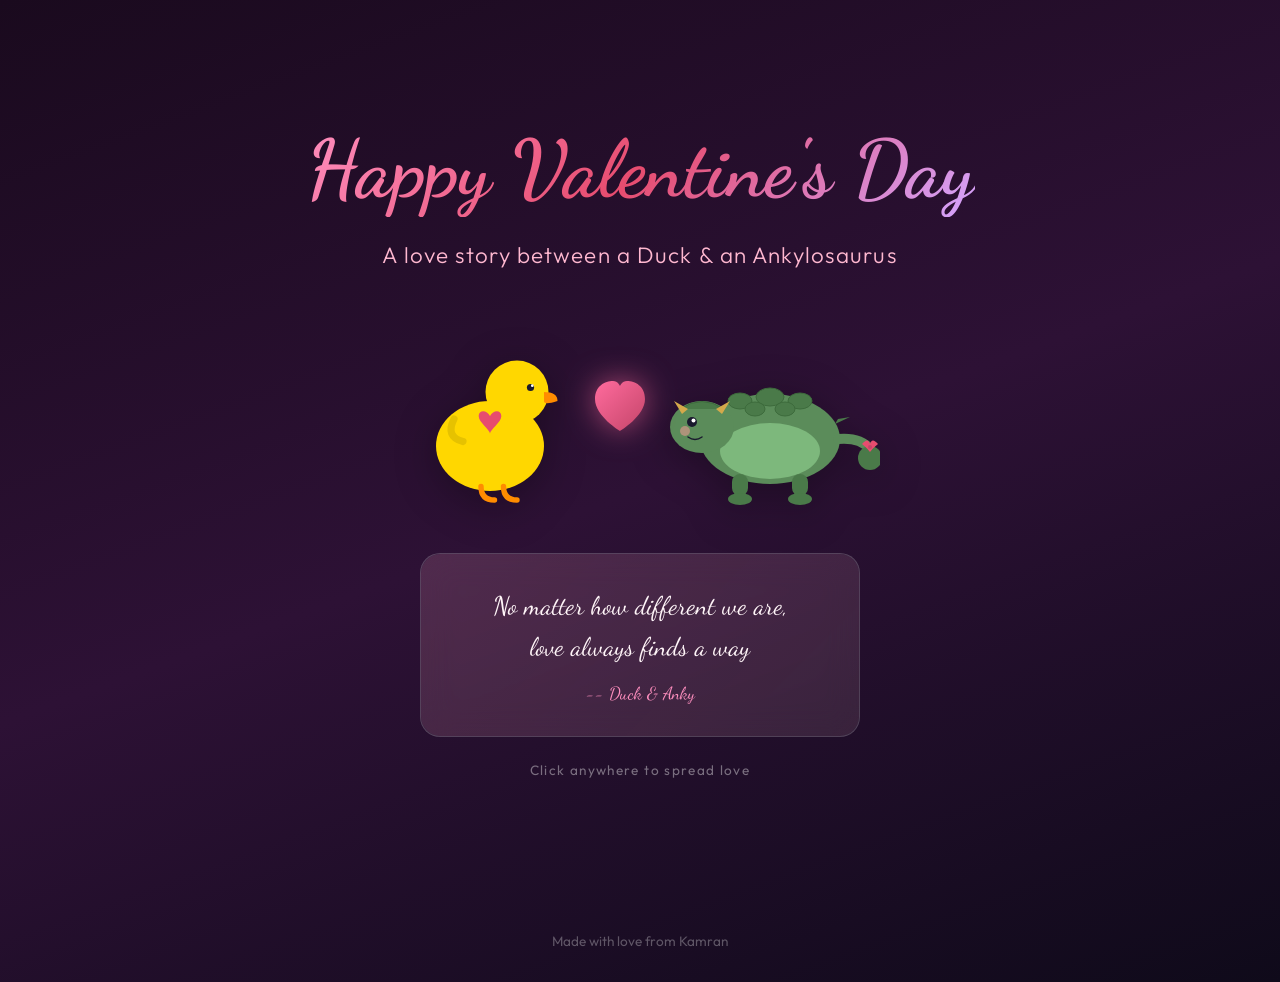
==== index.html @ dcb3beb3 "Add files via upload" ====
﻿<!DOCTYPE html>
<html lang="en">
<head>
  <meta charset="UTF-8" />
  <meta name="viewport" content="width=device-width, initial-scale=1.0" />
  <title>Happy Valentine's Day - Duck and Ankylosaurus</title>
  <meta name="description" content="A cute Valentine's Day page featuring an adorable duck and ankylosaurus, with floating hearts and love." />
  <meta property="og:title" content="Happy Valentine's Day - Duck and Ankylosaurus" />
  <meta property="og:description" content="An adorable duck and ankylosaurus Valentine's celebration with floating hearts." />
  <link rel="preconnect" href="https://fonts.googleapis.com" />
  <link rel="preconnect" href="https://fonts.gstatic.com" crossorigin />
  <link href="https://fonts.googleapis.com/css2?family=Dancing+Script:wght@400;700&family=Outfit:wght@300;400;600;700&display=swap" rel="stylesheet" />
  <link rel="stylesheet" href="style.css" />
</head>
<body>
  <div id="hearts-container" aria-hidden="true"></div>
  <div id="sparkles" aria-hidden="true"></div>

  <main>
    <section id="hero">
      <h1 class="title">Happy Valentine's Day</h1>
      <p class="subtitle">A love story between a Duck &amp; an Ankylosaurus</p>

      <div class="characters">
        <div class="character duck" id="duck-character">
          <svg viewBox="0 0 200 220" xmlns="http://www.w3.org/2000/svg">
            <ellipse cx="100" cy="150" rx="60" ry="50" fill="#FFD700"/>
            <circle cx="130" cy="90" r="35" fill="#FFD700"/>
            <path d="M70 145 Q50 140 60 120" stroke="#E6C200" stroke-width="8" fill="none" stroke-linecap="round"/>
            <circle cx="145" cy="85" r="4" fill="#1a1a2e"/>
            <circle cx="147" cy="83" r="1.5" fill="white"/>
            <path d="M160 90 Q175 90 175 100 Q160 105 160 100" fill="#FF8C00"/>
            <path d="M90 195 Q90 210 105 210" stroke="#FF8C00" stroke-width="6" fill="none" stroke-linecap="round"/>
            <path d="M115 195 Q115 210 130 210" stroke="#FF8C00" stroke-width="6" fill="none" stroke-linecap="round"/>
            <g transform="translate(100, 125) scale(0.7)" class="held-heart">
              <path d="M0-12 C-5-22 -18-22 -18-12 C-18-2 0 10 0 16 C0 10 18-2 18-12 C18-22 5-22 0-12Z" fill="#e74c6f"/>
            </g>
          </svg>
        </div>

        <div class="love-pulse" id="love-pulse">
          <svg viewBox="0 0 60 55" xmlns="http://www.w3.org/2000/svg">
            <defs>
              <linearGradient id="heartGrad" x1="0" y1="0" x2="1" y2="1">
                <stop offset="0%" stop-color="#ff6b9d"/>
                <stop offset="100%" stop-color="#c44569"/>
              </linearGradient>
            </defs>
            <path d="M30 50 C30 50 55 35 55 18 C55 5 45 0 37 0 C32 0 30 5 30 5 C30 5 28 0 23 0 C15 0 5 5 5 18 C5 35 30 50 30 50Z" fill="url(#heartGrad)"/>
          </svg>
        </div>

        <div class="character ankylosaurus" id="ankylosaurus-character">
          <svg viewBox="0 0 220 200" xmlns="http://www.w3.org/2000/svg">
            <ellipse cx="110" cy="130" rx="70" ry="45" fill="#5B8C5A"/>
            <ellipse cx="80" cy="92" rx="12" ry="8" fill="#4A7A49" stroke="#3D6B3C" stroke-width="1"/>
            <ellipse cx="110" cy="88" rx="14" ry="9" fill="#4A7A49" stroke="#3D6B3C" stroke-width="1"/>
            <ellipse cx="140" cy="92" rx="12" ry="8" fill="#4A7A49" stroke="#3D6B3C" stroke-width="1"/>
            <ellipse cx="95" cy="100" rx="10" ry="7" fill="#4A7A49" stroke="#3D6B3C" stroke-width="1"/>
            <ellipse cx="125" cy="100" rx="10" ry="7" fill="#4A7A49" stroke="#3D6B3C" stroke-width="1"/>
            <polygon points="42,115 30,108 45,110" fill="#4A7A49"/>
            <polygon points="45,130 28,128 42,125" fill="#4A7A49"/>
            <polygon points="175,115 190,108 178,110" fill="#4A7A49"/>
            <polygon points="178,130 195,128 180,125" fill="#4A7A49"/>
            <ellipse cx="110" cy="142" rx="50" ry="28" fill="#7DB87C"/>
            <ellipse cx="42" cy="118" rx="32" ry="26" fill="#5B8C5A"/>
            <path d="M20 100 Q42 85 64 100" fill="#4A7A49" stroke="#3D6B3C" stroke-width="1"/>
            <polygon points="22,105 14,92 28,100" fill="#D4A94B"/>
            <polygon points="62,105 70,92 56,100" fill="#D4A94B"/>
            <circle cx="32" cy="113" r="5" fill="#1a1a2e"/>
            <circle cx="33.5" cy="111.5" r="2" fill="white"/>
            <circle cx="25" cy="122" r="5" fill="#ff9999" opacity="0.5"/>
            <path d="M28 128 Q35 133 42 128" stroke="#1a1a2e" stroke-width="1.5" fill="none" stroke-linecap="round"/>
            <rect x="72" y="165" width="16" height="22" rx="8" fill="#4A7A49"/>
            <rect x="132" y="165" width="16" height="22" rx="8" fill="#4A7A49"/>
            <ellipse cx="80" cy="190" rx="12" ry="6" fill="#4A7A49"/>
            <ellipse cx="140" cy="190" rx="12" ry="6" fill="#4A7A49"/>
            <path d="M178 130 Q200 128 210 140 Q215 148 208 150" stroke="#5B8C5A" stroke-width="10" fill="none" stroke-linecap="round"/>
            <circle cx="210" cy="149" r="12" fill="#4A7A49"/>
            <g transform="translate(210, 140)" class="tail-bow">
              <path d="M-8,-5 Q-2,-12 0,-5 Q2,-12 8,-5 Q2,0 0,3 Q-2,0 -8,-5Z" fill="#e74c6f"/>
              <circle cx="0" cy="-2" r="2" fill="#c44569"/>
            </g>
          </svg>
        </div>
      </div>

      <div class="love-card" id="love-card">
        <p class="love-text">
          No matter how different we are,<br/>
          love always finds a way
        </p>
        <p class="love-signature">-- Duck &amp; Anky</p>
      </div>

      <p class="hint">Click anywhere to spread love</p>
    </section>
  </main>

  <footer>
    <p>Made with love from Kamran</p>
  </footer>

<div id="secret-heart" style="display:none; position:fixed; top:40%; left:50%; transform:translate(-50%, -50%); z-index:200; font-family:'Dancing Script', cursive; font-size:2rem; color:#ff69b4; text-align:center;">
  💖 Surprise! Love is in the air! 💖
</div>

  <script src="script.js"></script>
</body>
</html>
---- style.css ----
﻿/* ============================================
   Valentine's Day — Duck & Ankylosaurus
   ============================================ */

*,
*::before,
*::after {
  margin: 0;
  padding: 0;
  box-sizing: border-box;
}

:root {
  --pink-light: #ffe6f0;
  --pink: #ff8fbf;
  --pink-deep: #e74c6f;
  --rose: #c44569;
  --red: #e63946;
  --purple-soft: #d4a5ff;
  --bg-gradient-start: #1a0a1e;
  --bg-gradient-mid: #2d1135;
  --bg-gradient-end: #0f0a1a;
  --card-bg: rgba(255, 255, 255, 0.08);
  --card-border: rgba(255, 255, 255, 0.15);
  --text-primary: #fff5f8;
  --text-secondary: #ffb8d0;
  --font-display: 'Dancing Script', cursive;
  --font-body: 'Outfit', sans-serif;
}

html {
  scroll-behavior: smooth;
}

body {
  font-family: var(--font-body);
  background: linear-gradient(160deg, var(--bg-gradient-start), var(--bg-gradient-mid), var(--bg-gradient-end));
  color: var(--text-primary);
  min-height: 100vh;
  overflow-x: hidden;
  position: relative;
}

/* ---- Floating Hearts Container ---- */
#hearts-container {
  position: fixed;
  inset: 0;
  pointer-events: none;
  z-index: 0;
  overflow: hidden;
}

.floating-heart {
  position: absolute;
  bottom: -60px;
  opacity: 0;
  animation: floatUp var(--duration) var(--delay) ease-in forwards;
  pointer-events: none;
  filter: blur(0.5px);
}

@keyframes floatUp {
  0% {
    opacity: 0;
    transform: translateY(0) translateX(0) rotate(0deg) scale(var(--scale));
  }
  10% {
    opacity: var(--max-opacity);
  }
  50% {
    opacity: var(--max-opacity);
  }
  100% {
    opacity: 0;
    transform: translateY(calc(-100vh - 100px)) translateX(var(--sway)) rotate(var(--rotation)) scale(var(--scale));
  }
}

/* Click burst hearts */
.burst-heart {
  position: fixed;
  pointer-events: none;
  z-index: 100;
  animation: burstOut var(--burst-duration) ease-out forwards;
}

@keyframes burstOut {
  0% {
    opacity: 1;
    transform: translate(0, 0) scale(1) rotate(0deg);
  }
  100% {
    opacity: 0;
    transform: translate(var(--burst-x), var(--burst-y)) scale(0.3) rotate(var(--burst-rot));
  }
}

/* ---- Sparkles ---- */
#sparkles {
  position: fixed;
  inset: 0;
  pointer-events: none;
  z-index: 0;
}

.sparkle {
  position: absolute;
  width: 4px;
  height: 4px;
  background: white;
  border-radius: 50%;
  animation: sparkleAnim var(--sparkle-dur) var(--sparkle-delay) ease-in-out infinite;
  opacity: 0;
}

@keyframes sparkleAnim {
  0%, 100% { opacity: 0; transform: scale(0); }
  50% { opacity: 0.8; transform: scale(1); }
}

/* ---- Main ---- */
main {
  position: relative;
  z-index: 1;
}

#hero {
  display: flex;
  flex-direction: column;
  align-items: center;
  justify-content: center;
  min-height: 100vh;
  padding: 2rem 1rem;
  text-align: center;
  gap: 1.5rem;
}

/* ---- Title ---- */
.title {
  font-family: var(--font-display);
  font-size: clamp(2.5rem, 7vw, 5rem);
  font-weight: 700;
  background: linear-gradient(135deg, var(--pink), var(--pink-deep), var(--purple-soft));
  background-clip: text;
  -webkit-background-clip: text;
  -webkit-text-fill-color: transparent;
  text-shadow: none;
  animation: titleGlow 3s ease-in-out infinite alternate;
  line-height: 1.2;
}

@keyframes titleGlow {
  0% { filter: drop-shadow(0 0 8px rgba(231, 76, 111, 0.4)); }
  100% { filter: drop-shadow(0 0 20px rgba(231, 76, 111, 0.7)); }
}

.subtitle {
  font-family: var(--font-body);
  font-size: clamp(1rem, 2.5vw, 1.4rem);
  font-weight: 300;
  color: var(--text-secondary);
  letter-spacing: 0.05em;
  opacity: 0;
  animation: fadeInUp 1s 0.5s ease-out forwards;
}

@keyframes fadeInUp {
  from { opacity: 0; transform: translateY(20px); }
  to { opacity: 1; transform: translateY(0); }
}

/* ---- Characters ---- */
.characters {
  display: flex;
  align-items: flex-end;
  justify-content: center;
  gap: 20px;
  margin: 1rem 0;
  opacity: 0;
  animation: fadeInUp 1s 0.8s ease-out forwards;
}

.character {
  transition: transform 0.3s ease;
}

.character:hover {
  transform: scale(1.08);
}

.character.duck svg {
  width: clamp(120px, 20vw, 180px);
  height: auto;
  filter: drop-shadow(0 8px 20px rgba(0,0,0,0.3));
}

.character.ankylosaurus svg {
  width: clamp(140px, 25vw, 220px);
  height: auto;
  filter: drop-shadow(0 8px 20px rgba(0,0,0,0.3));
}

.character.duck {
  animation: gentleBob 3s ease-in-out infinite;
  }

.character.ankylosaurus {
  animation: gentleBob 3s 0.5s ease-in-out infinite;
}

@keyframes gentleBob {
  0%, 100% { transform: translateY(0); }
  50% { transform: translateY(-8px); }
}

/* ---- Love Pulse Heart ---- */
.love-pulse {
  width: clamp(40px, 6vw, 60px);
  margin: 0 -10px;
  align-self: center;
  animation: heartbeat 1.2s ease-in-out infinite;
  filter: drop-shadow(0 0 15px rgba(255, 107, 157, 0.6));
  z-index: 2;
}

@keyframes heartbeat {
  0%, 100% { transform: scale(1); }
  15% { transform: scale(1.25); }
  30% { transform: scale(1); }
  45% { transform: scale(1.15); }
  60% { transform: scale(1); }
}

/* Held heart glow */
.held-heart {
  animation: heldHeartGlow 2s ease-in-out infinite alternate;
}

@keyframes heldHeartGlow {
  0% { filter: drop-shadow(0 0 3px rgba(231, 76, 111, 0.4)); }
  100% { filter: drop-shadow(0 0 10px rgba(231, 76, 111, 0.9)); }
}

/* Tail bow wiggle */
.tail-bow {
  animation: wiggleBow 2s ease-in-out infinite;
  transform-origin: center;
}

@keyframes wiggleBow {
  0%, 100% { transform: translate(210px, 140px) rotate(0deg) translate(-210px, -140px); }
  50% { transform: translate(210px, 140px) rotate(10deg) translate(-210px, -140px); }
}

/* ---- Love Card ---- */
.love-card {
  background: var(--card-bg);
  backdrop-filter: blur(16px);
  -webkit-backdrop-filter: blur(16px);
  border: 1px solid var(--card-border);
  border-radius: 20px;
  padding: 2rem 2.5rem;
  max-width: 440px;
  width: 90%;
  opacity: 0;
  animation: fadeInUp 1s 1.2s ease-out forwards;
  position: relative;
  overflow: hidden;
}

.love-card::before {
  content: '';
  position: absolute;
  inset: 0;
  background: linear-gradient(135deg, rgba(255, 107, 157, 0.1), rgba(196, 69, 105, 0.05));
  border-radius: 20px;
}

.love-text {
  font-family: var(--font-display);
  font-size: clamp(1.2rem, 3vw, 1.6rem);
  line-height: 1.6;
  color: var(--text-primary);
  position: relative;
  z-index: 1;
}

.love-signature {
  font-family: var(--font-display);
  font-size: 1.1rem;
  color: var(--pink);
  margin-top: 1rem;
  position: relative;
  z-index: 1;
}

/* ---- Hint ---- */
.hint {
  font-size: 0.85rem;
  color: rgba(255, 255, 255, 0.4);
  letter-spacing: 0.1em;
  opacity: 0;
  animation: fadeInUp 1s 1.8s ease-out forwards;
}

/* ---- Footer ---- */
footer {
  position: relative;
  z-index: 1;
  text-align: center;
  padding: 2rem;
  color: rgba(255, 255, 255, 0.3);
  font-size: 0.85rem;
}

/* ---- Responsive ---- */
@media (max-width: 600px) {
  .characters {
    flex-direction: column;
    align-items: center;
    gap: 0.5rem;
  }
  .love-pulse {
    margin: 0;
    order: -1;
  }
  .love-card {
    padding: 1.5rem;
  }
}
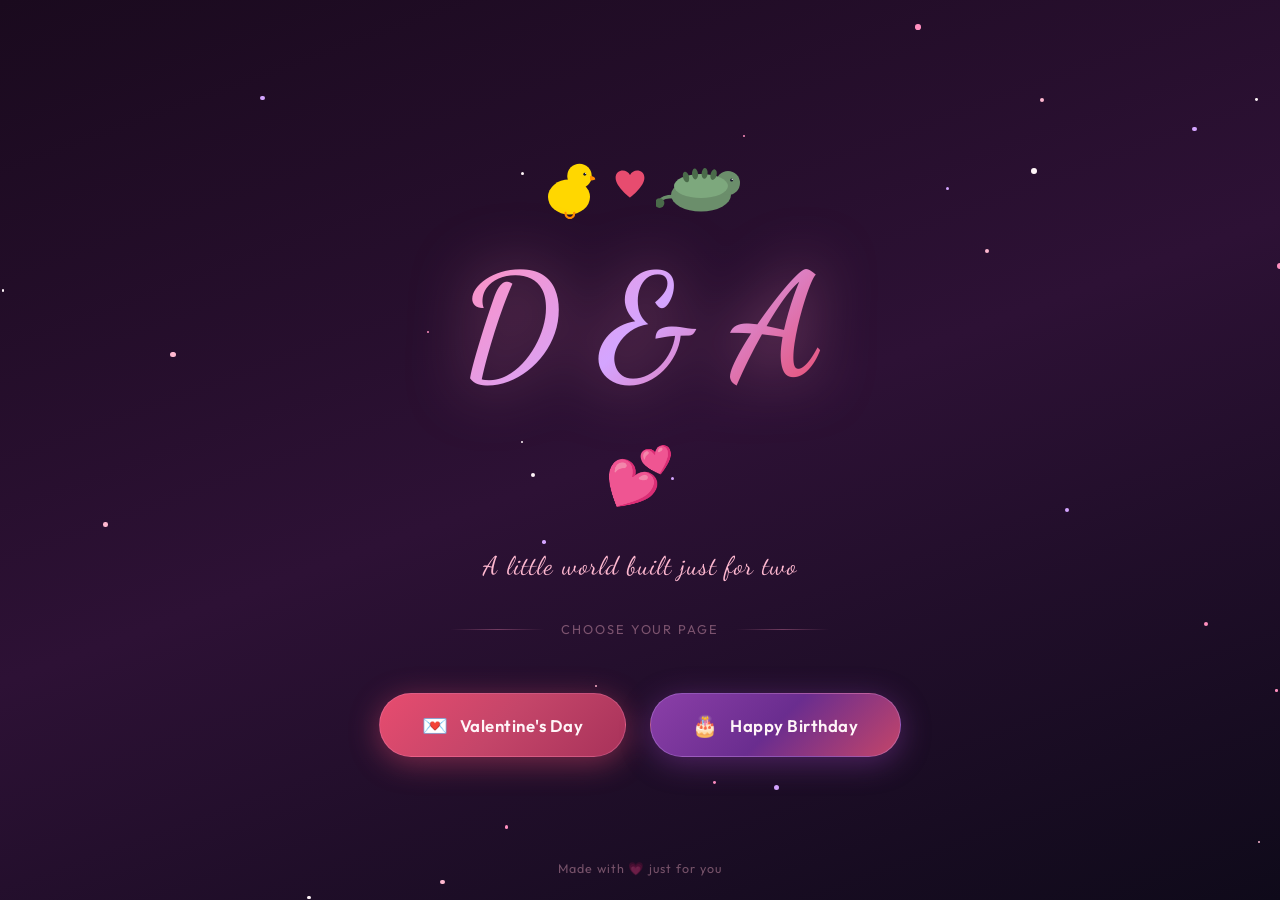
==== commit 4d69cfdd: "new files" ====
--- a/index.html
+++ b/index.html
@@ -1,110 +1,398 @@
-﻿<!DOCTYPE html>
+<!DOCTYPE html>
 <html lang="en">
 <head>
   <meta charset="UTF-8" />
   <meta name="viewport" content="width=device-width, initial-scale=1.0" />
-  <title>Happy Valentine's Day - Duck and Ankylosaurus</title>
-  <meta name="description" content="A cute Valentine's Day page featuring an adorable duck and ankylosaurus, with floating hearts and love." />
-  <meta property="og:title" content="Happy Valentine's Day - Duck and Ankylosaurus" />
-  <meta property="og:description" content="An adorable duck and ankylosaurus Valentine's celebration with floating hearts." />
+  <title>D & A — Our Little World</title>
+  <meta name="description" content="A little world built for two — Duck & Ankylosaurus." />
   <link rel="preconnect" href="https://fonts.googleapis.com" />
   <link rel="preconnect" href="https://fonts.gstatic.com" crossorigin />
   <link href="https://fonts.googleapis.com/css2?family=Dancing+Script:wght@400;700&family=Outfit:wght@300;400;600;700&display=swap" rel="stylesheet" />
-  <link rel="stylesheet" href="style.css" />
+  <style>
+    *, *::before, *::after { margin: 0; padding: 0; box-sizing: border-box; }
+
+    :root {
+      --pink-light: #ffe6f0;
+      --pink: #ff8fbf;
+      --pink-deep: #e74c6f;
+      --rose: #c44569;
+      --purple-soft: #d4a5ff;
+      --bg-start: #1a0a1e;
+      --bg-mid: #2d1135;
+      --bg-end: #0f0a1a;
+      --card-bg: rgba(255,255,255,0.07);
+      --card-border: rgba(255,255,255,0.14);
+      --text-primary: #fff5f8;
+      --text-secondary: #ffb8d0;
+      --font-display: 'Dancing Script', cursive;
+      --font-body: 'Outfit', sans-serif;
+    }
+
+    html { scroll-behavior: smooth; }
+
+    body {
+      font-family: var(--font-body);
+      background: linear-gradient(160deg, var(--bg-start), var(--bg-mid), var(--bg-end));
+      color: var(--text-primary);
+      min-height: 100vh;
+      display: flex;
+      flex-direction: column;
+      align-items: center;
+      justify-content: center;
+      overflow-x: hidden;
+      position: relative;
+    }
+
+    /* ---- Floating Hearts ---- */
+    #hearts-container {
+      position: fixed;
+      inset: 0;
+      pointer-events: none;
+      z-index: 0;
+      overflow: hidden;
+    }
+    .floating-heart {
+      position: absolute;
+      bottom: -60px;
+      opacity: 0;
+      animation: floatUp var(--duration) var(--delay) ease-in forwards;
+      pointer-events: none;
+    }
+    @keyframes floatUp {
+      0%   { opacity: 0; transform: translateY(0) translateX(0) rotate(0deg) scale(var(--scale)); }
+      10%  { opacity: var(--max-opacity); }
+      50%  { opacity: var(--max-opacity); }
+      100% { opacity: 0; transform: translateY(calc(-100vh - 100px)) translateX(var(--sway)) rotate(var(--rotation)) scale(var(--scale)); }
+    }
+
+    /* ---- Sparkle dots ---- */
+    .sparkle {
+      position: fixed;
+      border-radius: 50%;
+      pointer-events: none;
+      animation: twinkle var(--tw-dur) var(--tw-delay) ease-in-out infinite alternate;
+    }
+    @keyframes twinkle {
+      0%   { opacity: 0; transform: scale(0.5); }
+      100% { opacity: var(--tw-op); transform: scale(1.2); }
+    }
+
+    /* ---- Main Content ---- */
+    main {
+      position: relative;
+      z-index: 10;
+      display: flex;
+      flex-direction: column;
+      align-items: center;
+      gap: 2.5rem;
+      padding: 2rem;
+      text-align: center;
+    }
+
+    /* ---- Logo / Monogram ---- */
+    .monogram {
+      font-family: var(--font-display);
+      font-size: clamp(5rem, 14vw, 9rem);
+      font-weight: 700;
+      background: linear-gradient(135deg, var(--pink) 0%, var(--purple-soft) 50%, var(--pink-deep) 100%);
+      -webkit-background-clip: text;
+      -webkit-text-fill-color: transparent;
+      background-clip: text;
+      line-height: 1;
+      filter: drop-shadow(0 0 30px rgba(255,143,191,0.5));
+      animation: pulseGlow 3s ease-in-out infinite alternate;
+    }
+    @keyframes pulseGlow {
+      0%   { filter: drop-shadow(0 0 20px rgba(255,143,191,0.4)); }
+      100% { filter: drop-shadow(0 0 50px rgba(212,165,255,0.7)); }
+    }
+
+    .heart-icon {
+      font-size: clamp(2rem, 5vw, 3.5rem);
+      animation: heartbeat 1.4s ease-in-out infinite;
+    }
+    @keyframes heartbeat {
+      0%, 100% { transform: scale(1); }
+      14%       { transform: scale(1.2); }
+      28%       { transform: scale(1); }
+      42%       { transform: scale(1.15); }
+      56%       { transform: scale(1); }
+    }
+
+    .subtitle {
+      font-family: var(--font-display);
+      font-size: clamp(1.1rem, 3vw, 1.6rem);
+      color: var(--text-secondary);
+      letter-spacing: 0.04em;
+    }
+
+    /* ---- Buttons ---- */
+    .btn-group {
+      display: flex;
+      flex-wrap: wrap;
+      gap: 1.5rem;
+      justify-content: center;
+      margin-top: 1rem;
+    }
+
+    .btn {
+      position: relative;
+      display: inline-flex;
+      align-items: center;
+      gap: 0.7rem;
+      padding: 1.1rem 2.6rem;
+      border-radius: 100px;
+      font-family: var(--font-body);
+      font-size: 1.05rem;
+      font-weight: 600;
+      letter-spacing: 0.03em;
+      text-decoration: none;
+      border: 1.5px solid transparent;
+      cursor: pointer;
+      transition: transform 0.25s ease, box-shadow 0.25s ease, filter 0.25s ease;
+      overflow: hidden;
+    }
+
+    .btn::before {
+      content: '';
+      position: absolute;
+      inset: 0;
+      border-radius: inherit;
+      opacity: 0;
+      transition: opacity 0.3s ease;
+      background: rgba(255,255,255,0.12);
+    }
+    .btn:hover::before { opacity: 1; }
+
+    .btn:hover {
+      transform: translateY(-4px) scale(1.03);
+    }
+
+    .btn-valentine {
+      background: linear-gradient(135deg, #e74c6f, #c44569, #a8325a);
+      color: #fff5f8;
+      box-shadow: 0 6px 30px rgba(231,76,111,0.45), 0 0 0 0 rgba(231,76,111,0.3);
+      border-color: rgba(255,143,191,0.3);
+    }
+    .btn-valentine:hover {
+      box-shadow: 0 10px 40px rgba(231,76,111,0.6), 0 0 60px rgba(255,143,191,0.25);
+    }
+
+    .btn-birthday {
+      background: linear-gradient(135deg, #8b3fa8, #6a2d8f, #c44569);
+      color: #fff5f8;
+      box-shadow: 0 6px 30px rgba(139,63,168,0.45), 0 0 0 0 rgba(212,165,255,0.3);
+      border-color: rgba(212,165,255,0.3);
+    }
+    .btn-birthday:hover {
+      box-shadow: 0 10px 40px rgba(139,63,168,0.6), 0 0 60px rgba(212,165,255,0.25);
+    }
+
+    .btn-icon {
+      font-size: 1.3rem;
+      display: inline-block;
+      transition: transform 0.3s ease;
+    }
+    .btn:hover .btn-icon { transform: scale(1.25) rotate(-5deg); }
+
+    /* ---- Divider ---- */
+    .divider {
+      display: flex;
+      align-items: center;
+      gap: 1rem;
+      width: min(380px, 90vw);
+      color: rgba(255,184,208,0.4);
+      font-size: 0.8rem;
+      letter-spacing: 0.15em;
+      text-transform: uppercase;
+    }
+    .divider::before, .divider::after {
+      content: '';
+      flex: 1;
+      height: 1px;
+      background: linear-gradient(90deg, transparent, rgba(255,143,191,0.35), transparent);
+    }
+
+    /* ---- Footer ---- */
+    .footer-note {
+      position: fixed;
+      bottom: 1.5rem;
+      left: 50%;
+      transform: translateX(-50%);
+      font-size: 0.78rem;
+      color: rgba(255,184,208,0.4);
+      letter-spacing: 0.08em;
+      white-space: nowrap;
+      z-index: 10;
+    }
+
+    /* ---- Characters ---- */
+    .characters-mini {
+      display: flex;
+      align-items: flex-end;
+      gap: 0.5rem;
+      margin-bottom: -0.5rem;
+    }
+    .char-mini {
+      animation: sway 3s ease-in-out infinite;
+    }
+    .char-mini:nth-child(3) {
+      animation-delay: -1.5s;
+    }
+    @keyframes sway {
+      0%, 100% { transform: rotate(-4deg) translateY(0); }
+      50%       { transform: rotate(4deg) translateY(-6px); }
+    }
+
+    /* ---- Responsive ---- */
+    @media (max-width: 480px) {
+      .btn { padding: 1rem 2rem; font-size: 0.95rem; }
+    }
+  </style>
 </head>
 <body>
   <div id="hearts-container" aria-hidden="true"></div>
-  <div id="sparkles" aria-hidden="true"></div>
 
   <main>
-    <section id="hero">
-      <h1 class="title">Happy Valentine's Day</h1>
-      <p class="subtitle">A love story between a Duck &amp; an Ankylosaurus</p>
-
-      <div class="characters">
-        <div class="character duck" id="duck-character">
-          <svg viewBox="0 0 200 220" xmlns="http://www.w3.org/2000/svg">
-            <ellipse cx="100" cy="150" rx="60" ry="50" fill="#FFD700"/>
-            <circle cx="130" cy="90" r="35" fill="#FFD700"/>
-            <path d="M70 145 Q50 140 60 120" stroke="#E6C200" stroke-width="8" fill="none" stroke-linecap="round"/>
-            <circle cx="145" cy="85" r="4" fill="#1a1a2e"/>
-            <circle cx="147" cy="83" r="1.5" fill="white"/>
-            <path d="M160 90 Q175 90 175 100 Q160 105 160 100" fill="#FF8C00"/>
-            <path d="M90 195 Q90 210 105 210" stroke="#FF8C00" stroke-width="6" fill="none" stroke-linecap="round"/>
-            <path d="M115 195 Q115 210 130 210" stroke="#FF8C00" stroke-width="6" fill="none" stroke-linecap="round"/>
-            <g transform="translate(100, 125) scale(0.7)" class="held-heart">
-              <path d="M0-12 C-5-22 -18-22 -18-12 C-18-2 0 10 0 16 C0 10 18-2 18-12 C18-22 5-22 0-12Z" fill="#e74c6f"/>
-            </g>
-          </svg>
-        </div>
-
-        <div class="love-pulse" id="love-pulse">
-          <svg viewBox="0 0 60 55" xmlns="http://www.w3.org/2000/svg">
-            <defs>
-              <linearGradient id="heartGrad" x1="0" y1="0" x2="1" y2="1">
-                <stop offset="0%" stop-color="#ff6b9d"/>
-                <stop offset="100%" stop-color="#c44569"/>
-              </linearGradient>
-            </defs>
-            <path d="M30 50 C30 50 55 35 55 18 C55 5 45 0 37 0 C32 0 30 5 30 5 C30 5 28 0 23 0 C15 0 5 5 5 18 C5 35 30 50 30 50Z" fill="url(#heartGrad)"/>
-          </svg>
-        </div>
-
-        <div class="character ankylosaurus" id="ankylosaurus-character">
-          <svg viewBox="0 0 220 200" xmlns="http://www.w3.org/2000/svg">
-            <ellipse cx="110" cy="130" rx="70" ry="45" fill="#5B8C5A"/>
-            <ellipse cx="80" cy="92" rx="12" ry="8" fill="#4A7A49" stroke="#3D6B3C" stroke-width="1"/>
-            <ellipse cx="110" cy="88" rx="14" ry="9" fill="#4A7A49" stroke="#3D6B3C" stroke-width="1"/>
-            <ellipse cx="140" cy="92" rx="12" ry="8" fill="#4A7A49" stroke="#3D6B3C" stroke-width="1"/>
-            <ellipse cx="95" cy="100" rx="10" ry="7" fill="#4A7A49" stroke="#3D6B3C" stroke-width="1"/>
-            <ellipse cx="125" cy="100" rx="10" ry="7" fill="#4A7A49" stroke="#3D6B3C" stroke-width="1"/>
-            <polygon points="42,115 30,108 45,110" fill="#4A7A49"/>
-            <polygon points="45,130 28,128 42,125" fill="#4A7A49"/>
-            <polygon points="175,115 190,108 178,110" fill="#4A7A49"/>
-            <polygon points="178,130 195,128 180,125" fill="#4A7A49"/>
-            <ellipse cx="110" cy="142" rx="50" ry="28" fill="#7DB87C"/>
-            <ellipse cx="42" cy="118" rx="32" ry="26" fill="#5B8C5A"/>
-            <path d="M20 100 Q42 85 64 100" fill="#4A7A49" stroke="#3D6B3C" stroke-width="1"/>
-            <polygon points="22,105 14,92 28,100" fill="#D4A94B"/>
-            <polygon points="62,105 70,92 56,100" fill="#D4A94B"/>
-            <circle cx="32" cy="113" r="5" fill="#1a1a2e"/>
-            <circle cx="33.5" cy="111.5" r="2" fill="white"/>
-            <circle cx="25" cy="122" r="5" fill="#ff9999" opacity="0.5"/>
-            <path d="M28 128 Q35 133 42 128" stroke="#1a1a2e" stroke-width="1.5" fill="none" stroke-linecap="round"/>
-            <rect x="72" y="165" width="16" height="22" rx="8" fill="#4A7A49"/>
-            <rect x="132" y="165" width="16" height="22" rx="8" fill="#4A7A49"/>
-            <ellipse cx="80" cy="190" rx="12" ry="6" fill="#4A7A49"/>
-            <ellipse cx="140" cy="190" rx="12" ry="6" fill="#4A7A49"/>
-            <path d="M178 130 Q200 128 210 140 Q215 148 208 150" stroke="#5B8C5A" stroke-width="10" fill="none" stroke-linecap="round"/>
-            <circle cx="210" cy="149" r="12" fill="#4A7A49"/>
-            <g transform="translate(210, 140)" class="tail-bow">
-              <path d="M-8,-5 Q-2,-12 0,-5 Q2,-12 8,-5 Q2,0 0,3 Q-2,0 -8,-5Z" fill="#e74c6f"/>
-              <circle cx="0" cy="-2" r="2" fill="#c44569"/>
-            </g>
-          </svg>
-        </div>
-      </div>
-
-      <div class="love-card" id="love-card">
-        <p class="love-text">
-          No matter how different we are,<br/>
-          love always finds a way
-        </p>
-        <p class="love-signature">-- Duck &amp; Anky</p>
-      </div>
-
-      <p class="hint">Click anywhere to spread love</p>
-    </section>
+    <!-- Mini characters -->
+    <div class="characters-mini" aria-hidden="true">
+      <!-- Duck -->
+      <svg class="char-mini" width="70" height="80" viewBox="0 0 200 220" xmlns="http://www.w3.org/2000/svg">
+        <ellipse cx="100" cy="150" rx="60" ry="50" fill="#FFD700"/>
+        <circle cx="130" cy="90" r="35" fill="#FFD700"/>
+        <circle cx="145" cy="85" r="4" fill="#1a1a2e"/>
+        <circle cx="147" cy="83" r="1.5" fill="white"/>
+        <path d="M160 90 Q175 90 175 100 Q160 105 160 100" fill="#FF8C00"/>
+        <path d="M90 195 Q90 210 105 210" stroke="#FF8C00" stroke-width="6" fill="none" stroke-linecap="round"/>
+        <path d="M115 195 Q115 210 100 210" stroke="#FF8C00" stroke-width="6" fill="none" stroke-linecap="round"/>
+      </svg>
+
+      <!-- Heart -->
+      <svg width="36" height="36" viewBox="0 0 100 100" xmlns="http://www.w3.org/2000/svg" style="margin-bottom:20px">
+        <path d="M50 85 C50 85 10 55 10 30 C10 17 20 10 30 10 C38 10 46 15 50 22 C54 15 62 10 70 10 C80 10 90 17 90 30 C90 55 50 85 50 85Z" fill="#e74c6f"/>
+      </svg>
+
+      <!-- Ankylosaurus -->
+      <svg class="char-mini" width="90" height="80" viewBox="0 0 300 220" xmlns="http://www.w3.org/2000/svg">
+        <ellipse cx="150" cy="150" rx="100" ry="55" fill="#6B8E6B"/>
+        <circle cx="240" cy="110" r="40" fill="#6B8E6B"/>
+        <ellipse cx="150" cy="120" rx="90" ry="40" fill="#7DA87D"/>
+        <circle cx="252" cy="100" r="5" fill="#1a1a2e"/>
+        <circle cx="254" cy="98" r="2" fill="white"/>
+        <!-- Spikes -->
+        <ellipse cx="100" cy="90" rx="10" ry="18" fill="#4a6b4a" transform="rotate(-15 100 90)"/>
+        <ellipse cx="130" cy="80" rx="10" ry="18" fill="#4a6b4a" transform="rotate(-5 130 80)"/>
+        <ellipse cx="162" cy="78" rx="10" ry="18" fill="#4a6b4a" transform="rotate(5 162 78)"/>
+        <ellipse cx="192" cy="82" rx="10" ry="18" fill="#4a6b4a" transform="rotate(15 192 82)"/>
+        <!-- Club tail -->
+        <path d="M60 155 Q20 155 15 170" stroke="#6B8E6B" stroke-width="12" fill="none" stroke-linecap="round"/>
+        <circle cx="12" cy="177" r="16" fill="#4a6b4a"/>
+      </svg>
+    </div>
+
+    <!-- Monogram -->
+    <div class="monogram">D &amp; A</div>
+
+    <div class="heart-icon" aria-hidden="true">💕</div>
+
+    <p class="subtitle">A little world built just for two</p>
+
+    <div class="divider">Choose your page</div>
+
+    <!-- Navigation Buttons -->
+    <div class="btn-group">
+      <a href="valentines.html" class="btn btn-valentine" id="btn-valentines">
+        <span class="btn-icon">💌</span>
+        Valentine's Day
+      </a>
+      <a href="birthday.html" class="btn btn-birthday" id="btn-birthday">
+        <span class="btn-icon">🎂</span>
+        Happy Birthday
+      </a>
+    </div>
   </main>
 
-  <footer>
-    <p>Made with love from Kamran</p>
-  </footer>
-
-<div id="secret-heart" style="display:none; position:fixed; top:40%; left:50%; transform:translate(-50%, -50%); z-index:200; font-family:'Dancing Script', cursive; font-size:2rem; color:#ff69b4; text-align:center;">
-  💖 Surprise! Love is in the air! 💖
-</div>
-
-  <script src="script.js"></script>
+  <p class="footer-note">Made with 💗 just for you</p>
+
+  <script>
+    // ---- Floating Hearts ----
+    const heartsContainer = document.getElementById('hearts-container');
+    const heartChars = ['♥', '❤', '💕', '💗', '💖', '💝', '✨', '⭐'];
+    const colors = ['#ff8fbf', '#e74c6f', '#d4a5ff', '#ffb8d0', '#c44569', '#ff6b9d'];
+
+    function spawnHeart() {
+      const el = document.createElement('span');
+      el.className = 'floating-heart';
+      el.textContent = heartChars[Math.floor(Math.random() * heartChars.length)];
+      const size = 14 + Math.random() * 22;
+      const dur = 5 + Math.random() * 7;
+      const delay = Math.random() * 3;
+      const sway = (Math.random() - 0.5) * 160;
+      const rot = (Math.random() - 0.5) * 180;
+      const scale = 0.6 + Math.random() * 0.8;
+      const opacity = 0.3 + Math.random() * 0.5;
+      el.style.cssText = `
+        left: ${Math.random() * 100}%;
+        font-size: ${size}px;
+        color: ${colors[Math.floor(Math.random() * colors.length)]};
+        --duration: ${dur}s;
+        --delay: ${delay}s;
+        --sway: ${sway}px;
+        --rotation: ${rot}deg;
+        --scale: ${scale};
+        --max-opacity: ${opacity};
+      `;
+      heartsContainer.appendChild(el);
+      setTimeout(() => el.remove(), (dur + delay) * 1000);
+    }
+
+    // Spawn hearts continuously
+    for (let i = 0; i < 12; i++) setTimeout(spawnHeart, i * 400);
+    setInterval(spawnHeart, 600);
+
+    // ---- Sparkles ----
+    for (let i = 0; i < 30; i++) {
+      const sp = document.createElement('div');
+      sp.className = 'sparkle';
+      const size = 2 + Math.random() * 4;
+      sp.style.cssText = `
+        width: ${size}px; height: ${size}px;
+        left: ${Math.random() * 100}%;
+        top: ${Math.random() * 100}%;
+        background: ${['#ff8fbf','#d4a5ff','#fff5f8','#ffb8d0'][Math.floor(Math.random()*4)]};
+        --tw-dur: ${2 + Math.random() * 4}s;
+        --tw-delay: ${Math.random() * 3}s;
+        --tw-op: ${0.3 + Math.random() * 0.5};
+      `;
+      document.body.appendChild(sp);
+    }
+
+    // ---- Click burst hearts ----
+    document.addEventListener('click', (e) => {
+      for (let i = 0; i < 8; i++) {
+        const burst = document.createElement('span');
+        burst.style.cssText = `
+          position: fixed;
+          left: ${e.clientX}px;
+          top: ${e.clientY}px;
+          font-size: ${12 + Math.random() * 14}px;
+          pointer-events: none;
+          z-index: 999;
+          animation: burstOut ${0.6 + Math.random() * 0.4}s ease-out forwards;
+          --bx: ${(Math.random() - 0.5) * 120}px;
+          --by: ${(Math.random() - 0.5) * 120}px;
+        `;
+        burst.textContent = heartChars[Math.floor(Math.random() * heartChars.length)];
+        burst.style.color = colors[Math.floor(Math.random() * colors.length)];
+        document.body.appendChild(burst);
+        setTimeout(() => burst.remove(), 1000);
+      }
+    });
+
+    // Inject burst keyframe
+    const style = document.createElement('style');
+    style.textContent = `@keyframes burstOut { 0% { opacity:1; transform:translate(0,0) scale(1); } 100% { opacity:0; transform:translate(var(--bx),var(--by)) scale(0.2); } }`;
+    document.head.appendChild(style);
+  </script>
 </body>
 </html>
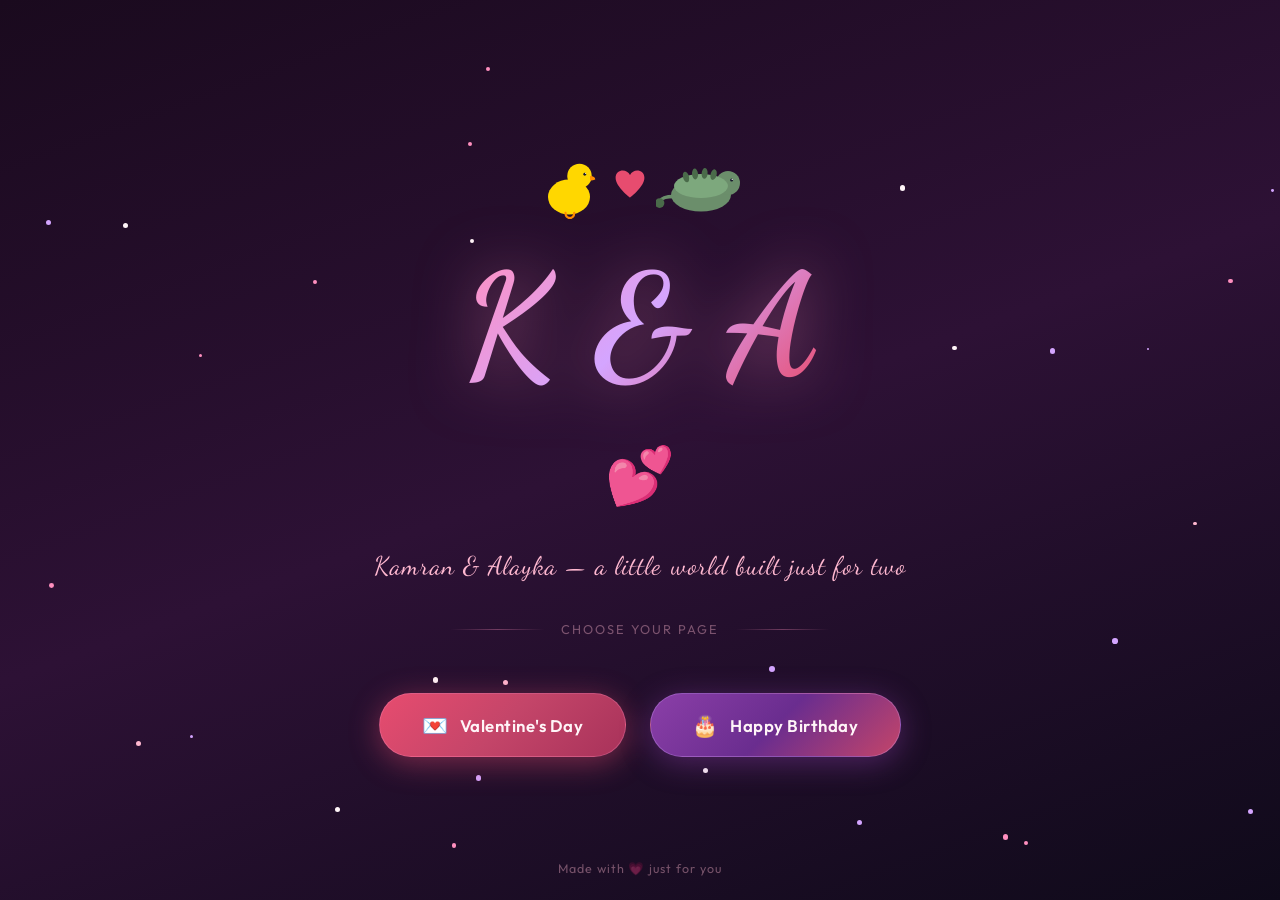
==== commit fa81e03e: "new" ====
--- a/index.html
+++ b/index.html
@@ -3,8 +3,8 @@
 <head>
   <meta charset="UTF-8" />
   <meta name="viewport" content="width=device-width, initial-scale=1.0" />
-  <title>D & A — Our Little World</title>
-  <meta name="description" content="A little world built for two — Duck & Ankylosaurus." />
+  <title>K & A — Our Little World</title>
+  <meta name="description" content="A little world built for two — Kamran & Alayka." />
   <link rel="preconnect" href="https://fonts.googleapis.com" />
   <link rel="preconnect" href="https://fonts.gstatic.com" crossorigin />
   <link href="https://fonts.googleapis.com/css2?family=Dancing+Script:wght@400;700&family=Outfit:wght@300;400;600;700&display=swap" rel="stylesheet" />
@@ -291,11 +291,11 @@
     </div>
 
     <!-- Monogram -->
-    <div class="monogram">D &amp; A</div>
+    <div class="monogram">K &amp; A</div>
 
     <div class="heart-icon" aria-hidden="true">💕</div>
 
-    <p class="subtitle">A little world built just for two</p>
+    <p class="subtitle">Kamran &amp; Alayka — a little world built just for two</p>
 
     <div class="divider">Choose your page</div>
 
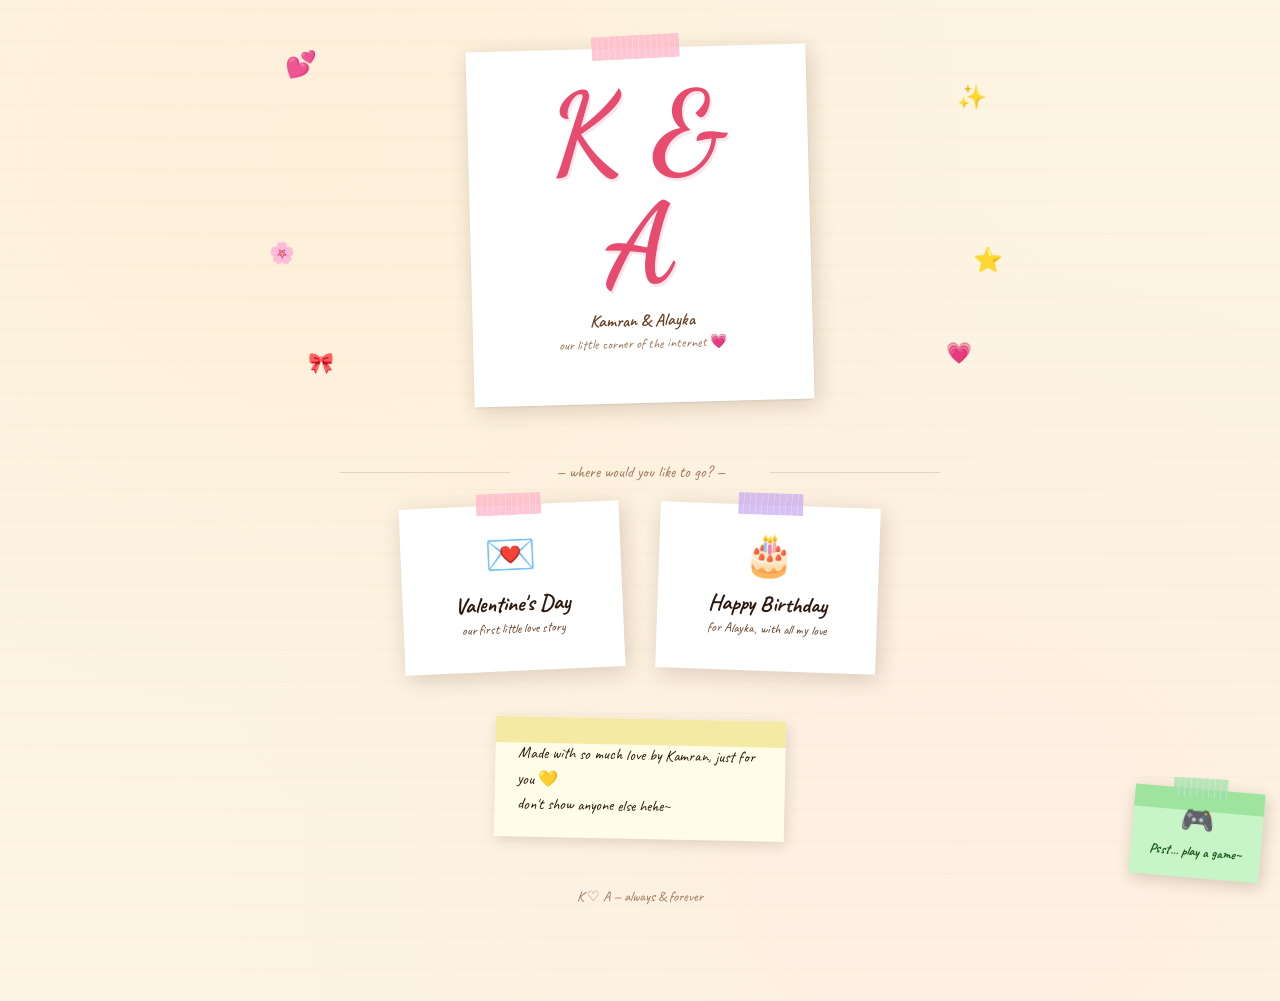
==== commit 088183d7: "New" ====
--- a/index.html
+++ b/index.html
@@ -3,396 +3,384 @@
 <head>
   <meta charset="UTF-8" />
   <meta name="viewport" content="width=device-width, initial-scale=1.0" />
-  <title>K & A — Our Little World</title>
-  <meta name="description" content="A little world built for two — Kamran & Alayka." />
+  <title>K &amp; A — Our Little Scrapbook</title>
+  <meta name="description" content="Kamran &amp; Alayka — a little corner of the internet, just for two." />
   <link rel="preconnect" href="https://fonts.googleapis.com" />
   <link rel="preconnect" href="https://fonts.gstatic.com" crossorigin />
-  <link href="https://fonts.googleapis.com/css2?family=Dancing+Script:wght@400;700&family=Outfit:wght@300;400;600;700&display=swap" rel="stylesheet" />
+  <link href="https://fonts.googleapis.com/css2?family=Caveat:wght@400;600;700&family=Dancing+Script:wght@400;700&display=swap" rel="stylesheet" />
   <style>
     *, *::before, *::after { margin: 0; padding: 0; box-sizing: border-box; }
 
     :root {
-      --pink-light: #ffe6f0;
-      --pink: #ff8fbf;
-      --pink-deep: #e74c6f;
-      --rose: #c44569;
-      --purple-soft: #d4a5ff;
-      --bg-start: #1a0a1e;
-      --bg-mid: #2d1135;
-      --bg-end: #0f0a1a;
-      --card-bg: rgba(255,255,255,0.07);
-      --card-border: rgba(255,255,255,0.14);
-      --text-primary: #fff5f8;
-      --text-secondary: #ffb8d0;
+      --paper:       #fdf4e3;
+      --ink:         #2c1a0e;
+      --ink-soft:    #6b4226;
+      --ink-faint:   #a07858;
+      --pink:        #e74c6f;
+      --purple:      #9b59b6;
+      --gold:        #f0a500;
+      --tape-pink:   rgba(255,182,200,0.76);
+      --tape-purple: rgba(200,170,240,0.73);
+      --tape-yellow: rgba(255,235,150,0.78);
+      --tape-green:  rgba(160,225,170,0.72);
+      --shadow:      3px 5px 22px rgba(60,30,10,0.18);
+      --font-hand:    'Caveat', cursive;
       --font-display: 'Dancing Script', cursive;
-      --font-body: 'Outfit', sans-serif;
     }
 
     html { scroll-behavior: smooth; }
 
     body {
-      font-family: var(--font-body);
-      background: linear-gradient(160deg, var(--bg-start), var(--bg-mid), var(--bg-end));
-      color: var(--text-primary);
+      font-family: var(--font-hand);
+      background-color: var(--paper);
+      background-image:
+        repeating-linear-gradient(0deg, transparent, transparent 31px, rgba(170,130,70,0.09) 32px),
+        radial-gradient(ellipse at 25% 15%, rgba(255,220,170,0.18) 0%, transparent 55%),
+        radial-gradient(ellipse at 75% 85%, rgba(255,200,210,0.12) 0%, transparent 55%);
       min-height: 100vh;
+      color: var(--ink);
+      overflow-x: hidden;
+    }
+
+    /* tape strip helper - applied via ::before/::after */
+    .tape-strip {
+      position: absolute;
+      height: 24px;
+      border-radius: 2px;
+      background-image: repeating-linear-gradient(
+        90deg, transparent 0 5px, rgba(255,255,255,0.22) 5px 6px
+      );
+    }
+
+    /* ======== PAGE ======== */
+    .page {
+      max-width: 820px;
+      margin: 0 auto;
+      padding: 2.5rem 1.5rem 6rem;
+      position: relative;
+    }
+
+    /* ======== HERO ======== */
+    .hero {
       display: flex;
       flex-direction: column;
       align-items: center;
-      justify-content: center;
-      overflow-x: hidden;
-      position: relative;
-    }
-
-    /* ---- Floating Hearts ---- */
-    #hearts-container {
-      position: fixed;
-      inset: 0;
+      padding-bottom: 1.5rem;
+      position: relative;
+      min-height: 320px;
+    }
+
+    .doodle {
+      position: absolute;
       pointer-events: none;
-      z-index: 0;
-      overflow: hidden;
-    }
-    .floating-heart {
-      position: absolute;
-      bottom: -60px;
-      opacity: 0;
-      animation: floatUp var(--duration) var(--delay) ease-in forwards;
-      pointer-events: none;
-    }
-    @keyframes floatUp {
-      0%   { opacity: 0; transform: translateY(0) translateX(0) rotate(0deg) scale(var(--scale)); }
-      10%  { opacity: var(--max-opacity); }
-      50%  { opacity: var(--max-opacity); }
-      100% { opacity: 0; transform: translateY(calc(-100vh - 100px)) translateX(var(--sway)) rotate(var(--rotation)) scale(var(--scale)); }
-    }
-
-    /* ---- Sparkle dots ---- */
-    .sparkle {
-      position: fixed;
-      border-radius: 50%;
-      pointer-events: none;
-      animation: twinkle var(--tw-dur) var(--tw-delay) ease-in-out infinite alternate;
-    }
-    @keyframes twinkle {
-      0%   { opacity: 0; transform: scale(0.5); }
-      100% { opacity: var(--tw-op); transform: scale(1.2); }
-    }
-
-    /* ---- Main Content ---- */
-    main {
-      position: relative;
-      z-index: 10;
-      display: flex;
-      flex-direction: column;
-      align-items: center;
-      gap: 2.5rem;
-      padding: 2rem;
-      text-align: center;
-    }
-
-    /* ---- Logo / Monogram ---- */
+      user-select: none;
+      font-size: var(--sz, 1.7rem);
+      animation: dFloat var(--spd, 3.6s) ease-in-out infinite;
+      animation-delay: var(--del, 0s);
+      z-index: 1;
+    }
+    @keyframes dFloat {
+      0%,100% { transform: translateY(0) rotate(var(--r0,-10deg)); }
+      50%      { transform: translateY(-9px) rotate(var(--r1, 8deg)); }
+    }
+
+    /* TITLE POLAROID */
+    .title-polaroid {
+      background: #fff;
+      padding: 1.8rem 2.8rem 3.2rem;
+      box-shadow: var(--shadow), 0 1px 2px rgba(0,0,0,0.08);
+      transform: rotate(-1.5deg);
+      position: relative;
+      width: min(340px, 90vw);
+      text-align: center;
+      z-index: 5;
+      margin-top: 0.5rem;
+    }
+    /* Pink washi tape on top */
+    .title-polaroid::before {
+      content: '';
+      position: absolute;
+      top: -13px; left: 50%;
+      transform: translateX(-50%) rotate(-1.5deg);
+      width: 88px; height: 24px;
+      background-color: var(--tape-pink);
+      background-image: repeating-linear-gradient(90deg, transparent 0 5px, rgba(255,255,255,0.22) 5px 6px);
+      border-radius: 2px;
+      z-index: 6;
+    }
     .monogram {
       font-family: var(--font-display);
-      font-size: clamp(5rem, 14vw, 9rem);
+      font-size: clamp(4.5rem, 14vw, 7rem);
       font-weight: 700;
-      background: linear-gradient(135deg, var(--pink) 0%, var(--purple-soft) 50%, var(--pink-deep) 100%);
-      -webkit-background-clip: text;
-      -webkit-text-fill-color: transparent;
-      background-clip: text;
+      color: var(--pink);
       line-height: 1;
-      filter: drop-shadow(0 0 30px rgba(255,143,191,0.5));
-      animation: pulseGlow 3s ease-in-out infinite alternate;
-    }
-    @keyframes pulseGlow {
-      0%   { filter: drop-shadow(0 0 20px rgba(255,143,191,0.4)); }
-      100% { filter: drop-shadow(0 0 50px rgba(212,165,255,0.7)); }
-    }
-
-    .heart-icon {
-      font-size: clamp(2rem, 5vw, 3.5rem);
-      animation: heartbeat 1.4s ease-in-out infinite;
-    }
-    @keyframes heartbeat {
-      0%, 100% { transform: scale(1); }
-      14%       { transform: scale(1.2); }
-      28%       { transform: scale(1); }
-      42%       { transform: scale(1.15); }
-      56%       { transform: scale(1); }
-    }
-
-    .subtitle {
-      font-family: var(--font-display);
-      font-size: clamp(1.1rem, 3vw, 1.6rem);
-      color: var(--text-secondary);
-      letter-spacing: 0.04em;
-    }
-
-    /* ---- Buttons ---- */
-    .btn-group {
+      text-shadow: 2px 3px 0 rgba(231,76,111,0.14);
+    }
+    .polaroid-caption {
+      margin-top: 0.5rem;
+      font-size: 1.1rem;
+      font-weight: 600;
+      color: var(--ink-soft);
+    }
+    .polaroid-sub {
+      font-size: 0.88rem;
+      color: var(--ink-faint);
+      margin-top: 0.2rem;
+    }
+
+    /* ======== SECTION HINT ======== */
+    .section-hint {
+      text-align: center;
+      font-size: 1rem;
+      color: var(--ink-faint);
+      margin: 2.2rem 0 1.4rem;
+      position: relative;
+    }
+    .section-hint::before,
+    .section-hint::after {
+      content: '';
+      position: absolute;
+      top: 50%;
+      width: 22%;
+      height: 1px;
+      background: rgba(160,120,88,0.25);
+    }
+    .section-hint::before { right: calc(50% + 130px); }
+    .section-hint::after  { left:  calc(50% + 130px); }
+
+    /* ======== NAV CARDS ======== */
+    .nav-cards {
       display: flex;
       flex-wrap: wrap;
-      gap: 1.5rem;
+      gap: 2.2rem;
       justify-content: center;
-      margin-top: 1rem;
-    }
-
-    .btn {
-      position: relative;
-      display: inline-flex;
-      align-items: center;
-      gap: 0.7rem;
-      padding: 1.1rem 2.6rem;
-      border-radius: 100px;
-      font-family: var(--font-body);
-      font-size: 1.05rem;
-      font-weight: 600;
-      letter-spacing: 0.03em;
+    }
+
+    .nav-card {
+      background: #fff;
+      padding: 1.5rem 1.8rem 2rem;
+      box-shadow: var(--shadow);
       text-decoration: none;
-      border: 1.5px solid transparent;
-      cursor: pointer;
-      transition: transform 0.25s ease, box-shadow 0.25s ease, filter 0.25s ease;
-      overflow: hidden;
-    }
-
-    .btn::before {
-      content: '';
-      position: absolute;
-      inset: 0;
-      border-radius: inherit;
-      opacity: 0;
-      transition: opacity 0.3s ease;
-      background: rgba(255,255,255,0.12);
-    }
-    .btn:hover::before { opacity: 1; }
-
-    .btn:hover {
-      transform: translateY(-4px) scale(1.03);
-    }
-
-    .btn-valentine {
-      background: linear-gradient(135deg, #e74c6f, #c44569, #a8325a);
-      color: #fff5f8;
-      box-shadow: 0 6px 30px rgba(231,76,111,0.45), 0 0 0 0 rgba(231,76,111,0.3);
-      border-color: rgba(255,143,191,0.3);
-    }
-    .btn-valentine:hover {
-      box-shadow: 0 10px 40px rgba(231,76,111,0.6), 0 0 60px rgba(255,143,191,0.25);
-    }
-
-    .btn-birthday {
-      background: linear-gradient(135deg, #8b3fa8, #6a2d8f, #c44569);
-      color: #fff5f8;
-      box-shadow: 0 6px 30px rgba(139,63,168,0.45), 0 0 0 0 rgba(212,165,255,0.3);
-      border-color: rgba(212,165,255,0.3);
-    }
-    .btn-birthday:hover {
-      box-shadow: 0 10px 40px rgba(139,63,168,0.6), 0 0 60px rgba(212,165,255,0.25);
-    }
-
-    .btn-icon {
-      font-size: 1.3rem;
-      display: inline-block;
+      color: var(--ink);
+      position: relative;
+      width: min(220px, 88vw);
+      text-align: center;
+      display: block;
+      transition: transform 0.25s ease, box-shadow 0.25s ease;
+    }
+    .nav-card:nth-child(1) { transform: rotate(-2.5deg); }
+    .nav-card:nth-child(2) { transform: rotate(2deg); }
+    .nav-card:hover {
+      transform: rotate(0deg) translateY(-8px) scale(1.04) !important;
+      box-shadow: 5px 14px 35px rgba(60,30,10,0.26);
+      z-index: 10;
+    }
+    /* Tape on each card */
+    .nav-card::before {
+      content: '';
+      position: absolute;
+      top: -12px; left: 50%;
+      transform: translateX(-50%);
+      width: 65px; height: 22px;
+      border-radius: 2px;
+      background-image: repeating-linear-gradient(90deg, transparent 0 5px, rgba(255,255,255,0.22) 5px 6px);
+    }
+    .nav-card:nth-child(1)::before { background-color: var(--tape-pink); }
+    .nav-card:nth-child(2)::before { background-color: var(--tape-purple); }
+
+    .nav-icon {
+      font-size: 2.6rem;
+      display: block;
+      margin-bottom: 0.5rem;
       transition: transform 0.3s ease;
     }
-    .btn:hover .btn-icon { transform: scale(1.25) rotate(-5deg); }
-
-    /* ---- Divider ---- */
-    .divider {
-      display: flex;
-      align-items: center;
-      gap: 1rem;
-      width: min(380px, 90vw);
-      color: rgba(255,184,208,0.4);
-      font-size: 0.8rem;
-      letter-spacing: 0.15em;
-      text-transform: uppercase;
-    }
-    .divider::before, .divider::after {
-      content: '';
-      flex: 1;
-      height: 1px;
-      background: linear-gradient(90deg, transparent, rgba(255,143,191,0.35), transparent);
-    }
-
-    /* ---- Footer ---- */
-    .footer-note {
+    .nav-card:hover .nav-icon { transform: scale(1.2) rotate(-6deg); }
+    .nav-title {
+      font-size: 1.4rem;
+      font-weight: 700;
+      display: block;
+    }
+    .nav-desc {
+      font-size: 0.84rem;
+      color: var(--ink-soft);
+      margin-top: 0.3rem;
+      line-height: 1.4;
+    }
+
+    /* ======== STICKY NOTE ======== */
+    .sticky {
+      background: #fffde7;
+      padding: 1.2rem 1.4rem;
+      box-shadow: 2px 4px 14px rgba(60,30,10,0.14);
+      position: relative;
+      width: min(290px, 88vw);
+      margin: 3rem auto 0;
+      transform: rotate(1.2deg);
+    }
+    .sticky::before {
+      content: '';
+      position: absolute;
+      top: 0; left: 0; right: 0;
+      height: 26px;
+      background: rgba(230,210,80,0.45);
+    }
+    .sticky p {
+      font-size: 1rem;
+      line-height: 1.6;
+      color: var(--ink);
+      padding-top: 0.3rem;
+    }
+
+    /* ======== GAME CORNER ======== */
+    .game-corner {
       position: fixed;
-      bottom: 1.5rem;
-      left: 50%;
-      transform: translateX(-50%);
-      font-size: 0.78rem;
-      color: rgba(255,184,208,0.4);
-      letter-spacing: 0.08em;
-      white-space: nowrap;
-      z-index: 10;
-    }
-
-    /* ---- Characters ---- */
-    .characters-mini {
-      display: flex;
-      align-items: flex-end;
-      gap: 0.5rem;
-      margin-bottom: -0.5rem;
-    }
-    .char-mini {
-      animation: sway 3s ease-in-out infinite;
-    }
-    .char-mini:nth-child(3) {
-      animation-delay: -1.5s;
-    }
-    @keyframes sway {
-      0%, 100% { transform: rotate(-4deg) translateY(0); }
-      50%       { transform: rotate(4deg) translateY(-6px); }
-    }
-
-    /* ---- Responsive ---- */
-    @media (max-width: 480px) {
-      .btn { padding: 1rem 2rem; font-size: 0.95rem; }
+      bottom: 22px;
+      right: 18px;
+      z-index: 100;
+      text-decoration: none;
+    }
+    .game-note {
+      background: #c8f5c8;
+      padding: 0.85rem 1rem 1.1rem;
+      box-shadow: 2px 4px 16px rgba(60,30,10,0.2);
+      transform: rotate(5deg);
+      transition: transform 0.25s ease, box-shadow 0.25s ease;
+      position: relative;
+      width: 130px;
+      text-align: center;
+    }
+    .game-note::before {
+      content: '';
+      position: absolute;
+      top: 0; left: 0; right: 0;
+      height: 22px;
+      background: rgba(100,200,100,0.42);
+    }
+    .game-note::after {
+      content: '';
+      position: absolute;
+      top: -11px; left: 50%;
+      transform: translateX(-50%) rotate(-2deg);
+      width: 55px; height: 20px;
+      background-color: var(--tape-green);
+      background-image: repeating-linear-gradient(90deg, transparent 0 5px, rgba(255,255,255,0.22) 5px 6px);
+      border-radius: 2px;
+    }
+    .game-corner:hover .game-note {
+      transform: rotate(0deg) scale(1.08);
+      box-shadow: 4px 8px 24px rgba(60,30,10,0.26);
+    }
+    .game-note-icon  { font-size: 1.7rem; display: block; margin-bottom: 0.25rem; }
+    .game-note-text  { font-size: 0.85rem; font-weight: 700; color: #1a5a1a; line-height: 1.3; }
+
+    /* ======== FLOATING HEARTS ======== */
+    #hearts-layer {
+      position: fixed; inset: 0;
+      pointer-events: none; z-index: 0; overflow: hidden;
+    }
+    .fheart {
+      position: absolute; bottom: -40px; opacity: 0;
+      font-size: var(--fs); color: var(--fc);
+      animation: riseH var(--dur) var(--del) ease-in forwards;
+    }
+    @keyframes riseH {
+      0%   { opacity: 0; transform: translateY(0) rotate(0deg); }
+      12%  { opacity: 0.3; }
+      88%  { opacity: 0.2; }
+      100% { opacity: 0; transform: translateY(-88vh) translateX(var(--sx)) rotate(18deg); }
+    }
+
+    /* ======== FOOTER ======== */
+    .page-foot {
+      text-align: center;
+      margin-top: 3rem;
+      font-size: 0.9rem;
+      color: var(--ink-faint);
+    }
+
+    @media (max-width: 520px) {
+      .nav-card  { width: 90vw; }
+      .nav-cards { gap: 2.8rem; }
+      .section-hint::before, .section-hint::after { display: none; }
     }
   </style>
 </head>
 <body>
-  <div id="hearts-container" aria-hidden="true"></div>
-
-  <main>
-    <!-- Mini characters -->
-    <div class="characters-mini" aria-hidden="true">
-      <!-- Duck -->
-      <svg class="char-mini" width="70" height="80" viewBox="0 0 200 220" xmlns="http://www.w3.org/2000/svg">
-        <ellipse cx="100" cy="150" rx="60" ry="50" fill="#FFD700"/>
-        <circle cx="130" cy="90" r="35" fill="#FFD700"/>
-        <circle cx="145" cy="85" r="4" fill="#1a1a2e"/>
-        <circle cx="147" cy="83" r="1.5" fill="white"/>
-        <path d="M160 90 Q175 90 175 100 Q160 105 160 100" fill="#FF8C00"/>
-        <path d="M90 195 Q90 210 105 210" stroke="#FF8C00" stroke-width="6" fill="none" stroke-linecap="round"/>
-        <path d="M115 195 Q115 210 100 210" stroke="#FF8C00" stroke-width="6" fill="none" stroke-linecap="round"/>
-      </svg>
-
-      <!-- Heart -->
-      <svg width="36" height="36" viewBox="0 0 100 100" xmlns="http://www.w3.org/2000/svg" style="margin-bottom:20px">
-        <path d="M50 85 C50 85 10 55 10 30 C10 17 20 10 30 10 C38 10 46 15 50 22 C54 15 62 10 70 10 C80 10 90 17 90 30 C90 55 50 85 50 85Z" fill="#e74c6f"/>
-      </svg>
-
-      <!-- Ankylosaurus -->
-      <svg class="char-mini" width="90" height="80" viewBox="0 0 300 220" xmlns="http://www.w3.org/2000/svg">
-        <ellipse cx="150" cy="150" rx="100" ry="55" fill="#6B8E6B"/>
-        <circle cx="240" cy="110" r="40" fill="#6B8E6B"/>
-        <ellipse cx="150" cy="120" rx="90" ry="40" fill="#7DA87D"/>
-        <circle cx="252" cy="100" r="5" fill="#1a1a2e"/>
-        <circle cx="254" cy="98" r="2" fill="white"/>
-        <!-- Spikes -->
-        <ellipse cx="100" cy="90" rx="10" ry="18" fill="#4a6b4a" transform="rotate(-15 100 90)"/>
-        <ellipse cx="130" cy="80" rx="10" ry="18" fill="#4a6b4a" transform="rotate(-5 130 80)"/>
-        <ellipse cx="162" cy="78" rx="10" ry="18" fill="#4a6b4a" transform="rotate(5 162 78)"/>
-        <ellipse cx="192" cy="82" rx="10" ry="18" fill="#4a6b4a" transform="rotate(15 192 82)"/>
-        <!-- Club tail -->
-        <path d="M60 155 Q20 155 15 170" stroke="#6B8E6B" stroke-width="12" fill="none" stroke-linecap="round"/>
-        <circle cx="12" cy="177" r="16" fill="#4a6b4a"/>
-      </svg>
+  <div id="hearts-layer" aria-hidden="true"></div>
+
+  <div class="page">
+    <!-- HERO -->
+    <div class="hero">
+      <span class="doodle" style="top:8px;  left:4%;  --sz:1.6rem;--r0:-15deg;--r1:10deg;--del:0s;">💕</span>
+      <span class="doodle" style="top:42px; right:5%; --sz:1.5rem;--r0:12deg; --r1:-8deg;--del:-1.2s;">✨</span>
+      <span class="doodle" style="top:200px;left:2%;  --sz:1.3rem;--r0:5deg;  --r1:-12deg;--del:-2s;--spd:4.2s;">🌸</span>
+      <span class="doodle" style="top:205px;right:3%; --sz:1.5rem;--r0:-8deg; --r1:12deg; --del:-0.5s;--spd:5s;">⭐</span>
+      <span class="doodle" style="top:310px;left:7%;  --sz:1.3rem;--r0:20deg; --r1:-10deg;--del:-1s;--spd:3.2s;">🎀</span>
+      <span class="doodle" style="top:300px;right:7%; --sz:1.3rem;--r0:-18deg;--r1:8deg;  --del:-1.8s;--spd:4s;">💗</span>
+
+      <div class="title-polaroid">
+        <div class="monogram">K &amp; A</div>
+        <p class="polaroid-caption">Kamran &amp; Alayka</p>
+        <p class="polaroid-sub">our little corner of the internet 💗</p>
+      </div>
     </div>
 
-    <!-- Monogram -->
-    <div class="monogram">K &amp; A</div>
-
-    <div class="heart-icon" aria-hidden="true">💕</div>
-
-    <p class="subtitle">Kamran &amp; Alayka — a little world built just for two</p>
-
-    <div class="divider">Choose your page</div>
-
-    <!-- Navigation Buttons -->
-    <div class="btn-group">
-      <a href="valentines.html" class="btn btn-valentine" id="btn-valentines">
-        <span class="btn-icon">💌</span>
-        Valentine's Day
+    <p class="section-hint">— where would you like to go? —</p>
+
+    <!-- Nav cards -->
+    <div class="nav-cards">
+      <a href="valentines.html" class="nav-card" id="btn-valentines">
+        <span class="nav-icon">💌</span>
+        <span class="nav-title">Valentine's Day</span>
+        <span class="nav-desc">our first little love story</span>
       </a>
-      <a href="birthday.html" class="btn btn-birthday" id="btn-birthday">
-        <span class="btn-icon">🎂</span>
-        Happy Birthday
+      <a href="birthday.html" class="nav-card" id="btn-birthday">
+        <span class="nav-icon">🎂</span>
+        <span class="nav-title">Happy Birthday</span>
+        <span class="nav-desc">for Alayka, with all my love</span>
       </a>
     </div>
-  </main>
-
-  <p class="footer-note">Made with 💗 just for you</p>
+
+    <!-- Sticky note -->
+    <div class="sticky" role="note" aria-label="Personal note">
+      <p>Made with so much love by Kamran, just for you 💛<br>don't show anyone else hehe~</p>
+    </div>
+
+    <div class="page-foot">K ♡ A — always &amp; forever</div>
+  </div>
+
+  <!-- Game corner -->
+  <a href="game.html" class="game-corner" id="btn-game" aria-label="Play a game">
+    <div class="game-note">
+      <span class="game-note-icon">🎮</span>
+      <span class="game-note-text">Psst… play a game~</span>
+    </div>
+  </a>
 
   <script>
-    // ---- Floating Hearts ----
-    const heartsContainer = document.getElementById('hearts-container');
-    const heartChars = ['♥', '❤', '💕', '💗', '💖', '💝', '✨', '⭐'];
-    const colors = ['#ff8fbf', '#e74c6f', '#d4a5ff', '#ffb8d0', '#c44569', '#ff6b9d'];
+    const layer  = document.getElementById('hearts-layer');
+    const chars  = ['♥','❤','💕','💗','🌸','✨','💖'];
+    const colors = ['#e74c6f','#ff8fbf','#d4a5ff','#f0a500','#ffb8cf'];
 
     function spawnHeart() {
       const el = document.createElement('span');
-      el.className = 'floating-heart';
-      el.textContent = heartChars[Math.floor(Math.random() * heartChars.length)];
-      const size = 14 + Math.random() * 22;
-      const dur = 5 + Math.random() * 7;
-      const delay = Math.random() * 3;
-      const sway = (Math.random() - 0.5) * 160;
-      const rot = (Math.random() - 0.5) * 180;
-      const scale = 0.6 + Math.random() * 0.8;
-      const opacity = 0.3 + Math.random() * 0.5;
+      el.className = 'fheart';
+      const dur = 9 + Math.random() * 6;
+      const del = Math.random() * 3;
       el.style.cssText = `
-        left: ${Math.random() * 100}%;
-        font-size: ${size}px;
-        color: ${colors[Math.floor(Math.random() * colors.length)]};
-        --duration: ${dur}s;
-        --delay: ${delay}s;
-        --sway: ${sway}px;
-        --rotation: ${rot}deg;
-        --scale: ${scale};
-        --max-opacity: ${opacity};
+        left:${Math.random()*100}%;
+        --fs:${12+Math.random()*14}px;
+        --fc:${colors[Math.floor(Math.random()*colors.length)]};
+        --dur:${dur}s; --del:${del}s;
+        --sx:${(Math.random()-0.5)*80}px;
       `;
-      heartsContainer.appendChild(el);
-      setTimeout(() => el.remove(), (dur + delay) * 1000);
-    }
-
-    // Spawn hearts continuously
-    for (let i = 0; i < 12; i++) setTimeout(spawnHeart, i * 400);
-    setInterval(spawnHeart, 600);
-
-    // ---- Sparkles ----
-    for (let i = 0; i < 30; i++) {
-      const sp = document.createElement('div');
-      sp.className = 'sparkle';
-      const size = 2 + Math.random() * 4;
-      sp.style.cssText = `
-        width: ${size}px; height: ${size}px;
-        left: ${Math.random() * 100}%;
-        top: ${Math.random() * 100}%;
-        background: ${['#ff8fbf','#d4a5ff','#fff5f8','#ffb8d0'][Math.floor(Math.random()*4)]};
-        --tw-dur: ${2 + Math.random() * 4}s;
-        --tw-delay: ${Math.random() * 3}s;
-        --tw-op: ${0.3 + Math.random() * 0.5};
-      `;
-      document.body.appendChild(sp);
-    }
-
-    // ---- Click burst hearts ----
-    document.addEventListener('click', (e) => {
-      for (let i = 0; i < 8; i++) {
-        const burst = document.createElement('span');
-        burst.style.cssText = `
-          position: fixed;
-          left: ${e.clientX}px;
-          top: ${e.clientY}px;
-          font-size: ${12 + Math.random() * 14}px;
-          pointer-events: none;
-          z-index: 999;
-          animation: burstOut ${0.6 + Math.random() * 0.4}s ease-out forwards;
-          --bx: ${(Math.random() - 0.5) * 120}px;
-          --by: ${(Math.random() - 0.5) * 120}px;
-        `;
-        burst.textContent = heartChars[Math.floor(Math.random() * heartChars.length)];
-        burst.style.color = colors[Math.floor(Math.random() * colors.length)];
-        document.body.appendChild(burst);
-        setTimeout(() => burst.remove(), 1000);
-      }
-    });
-
-    // Inject burst keyframe
-    const style = document.createElement('style');
-    style.textContent = `@keyframes burstOut { 0% { opacity:1; transform:translate(0,0) scale(1); } 100% { opacity:0; transform:translate(var(--bx),var(--by)) scale(0.2); } }`;
-    document.head.appendChild(style);
+      el.textContent = chars[Math.floor(Math.random()*chars.length)];
+      layer.appendChild(el);
+      setTimeout(() => el.remove(), (dur+del)*1000);
+    }
+
+    for (let i = 0; i < 5; i++) setTimeout(spawnHeart, i * 900);
+    setInterval(spawnHeart, 1400);
   </script>
 </body>
 </html>
